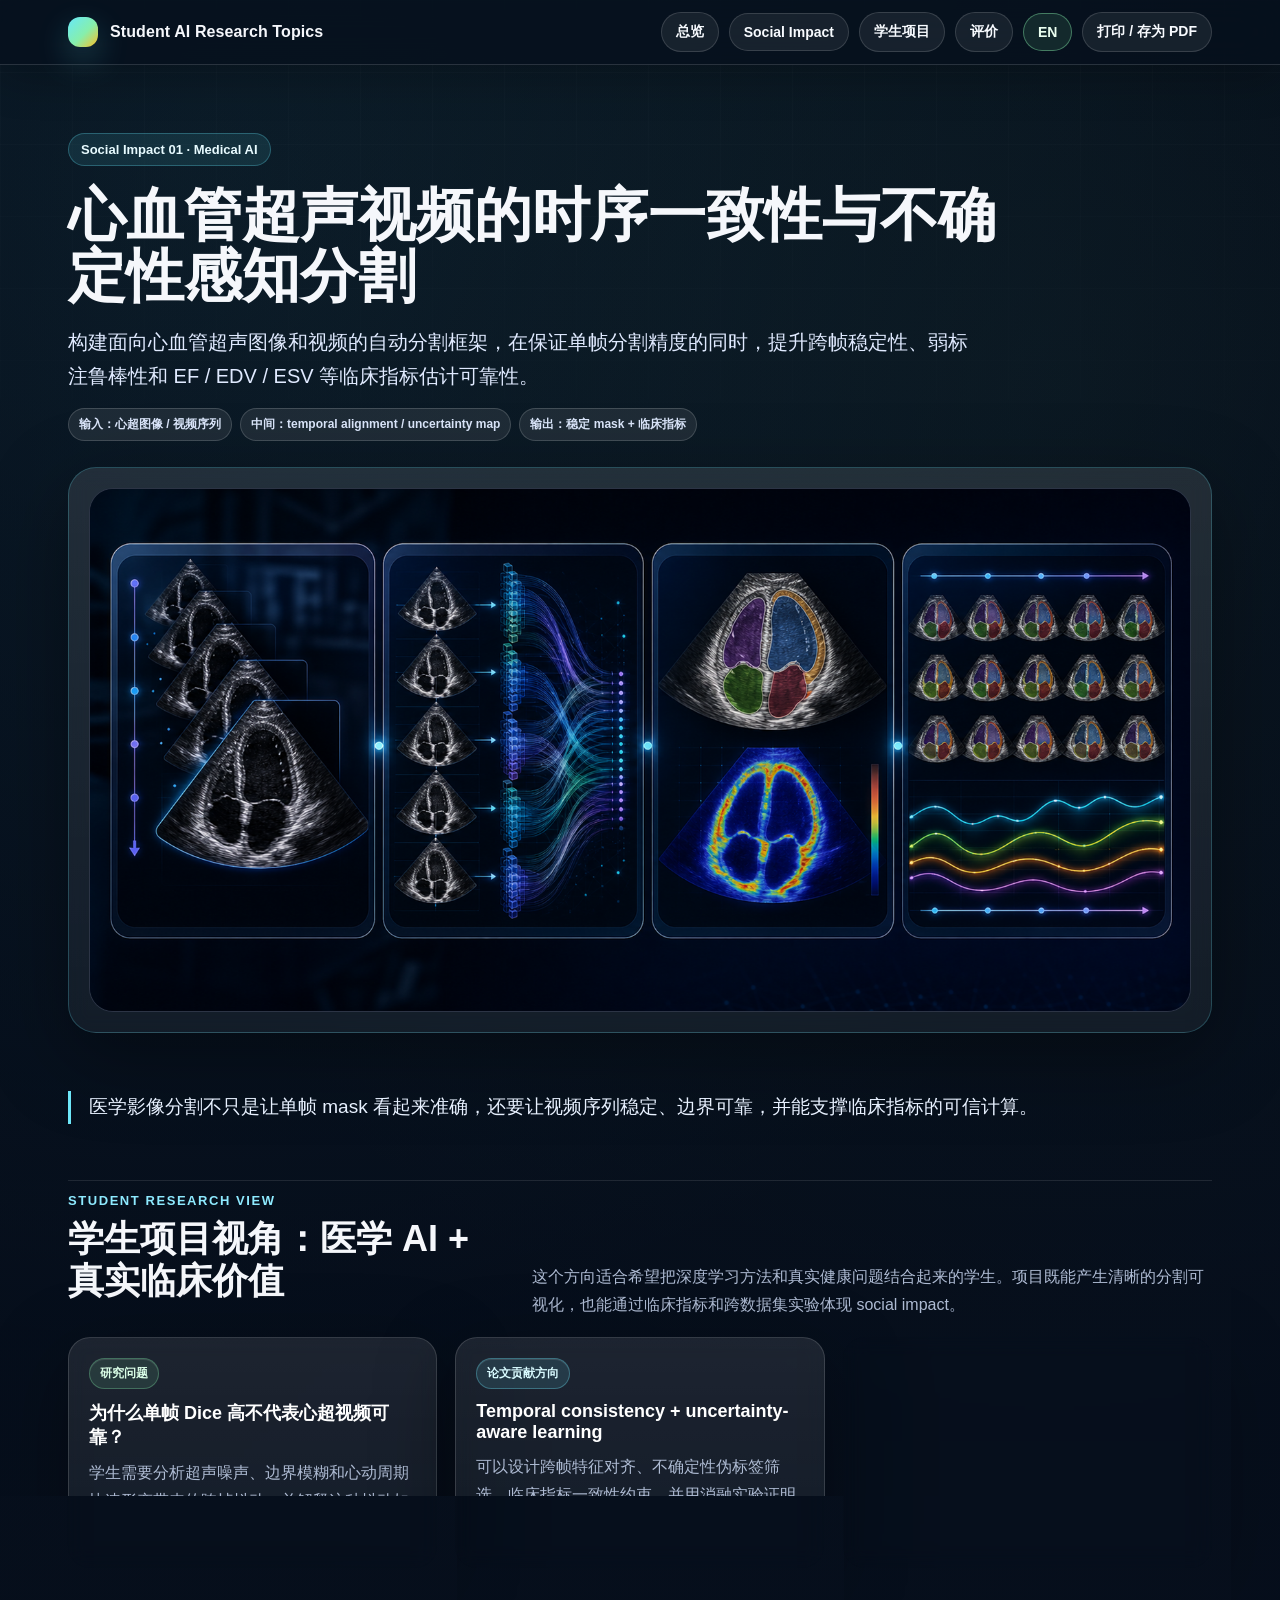
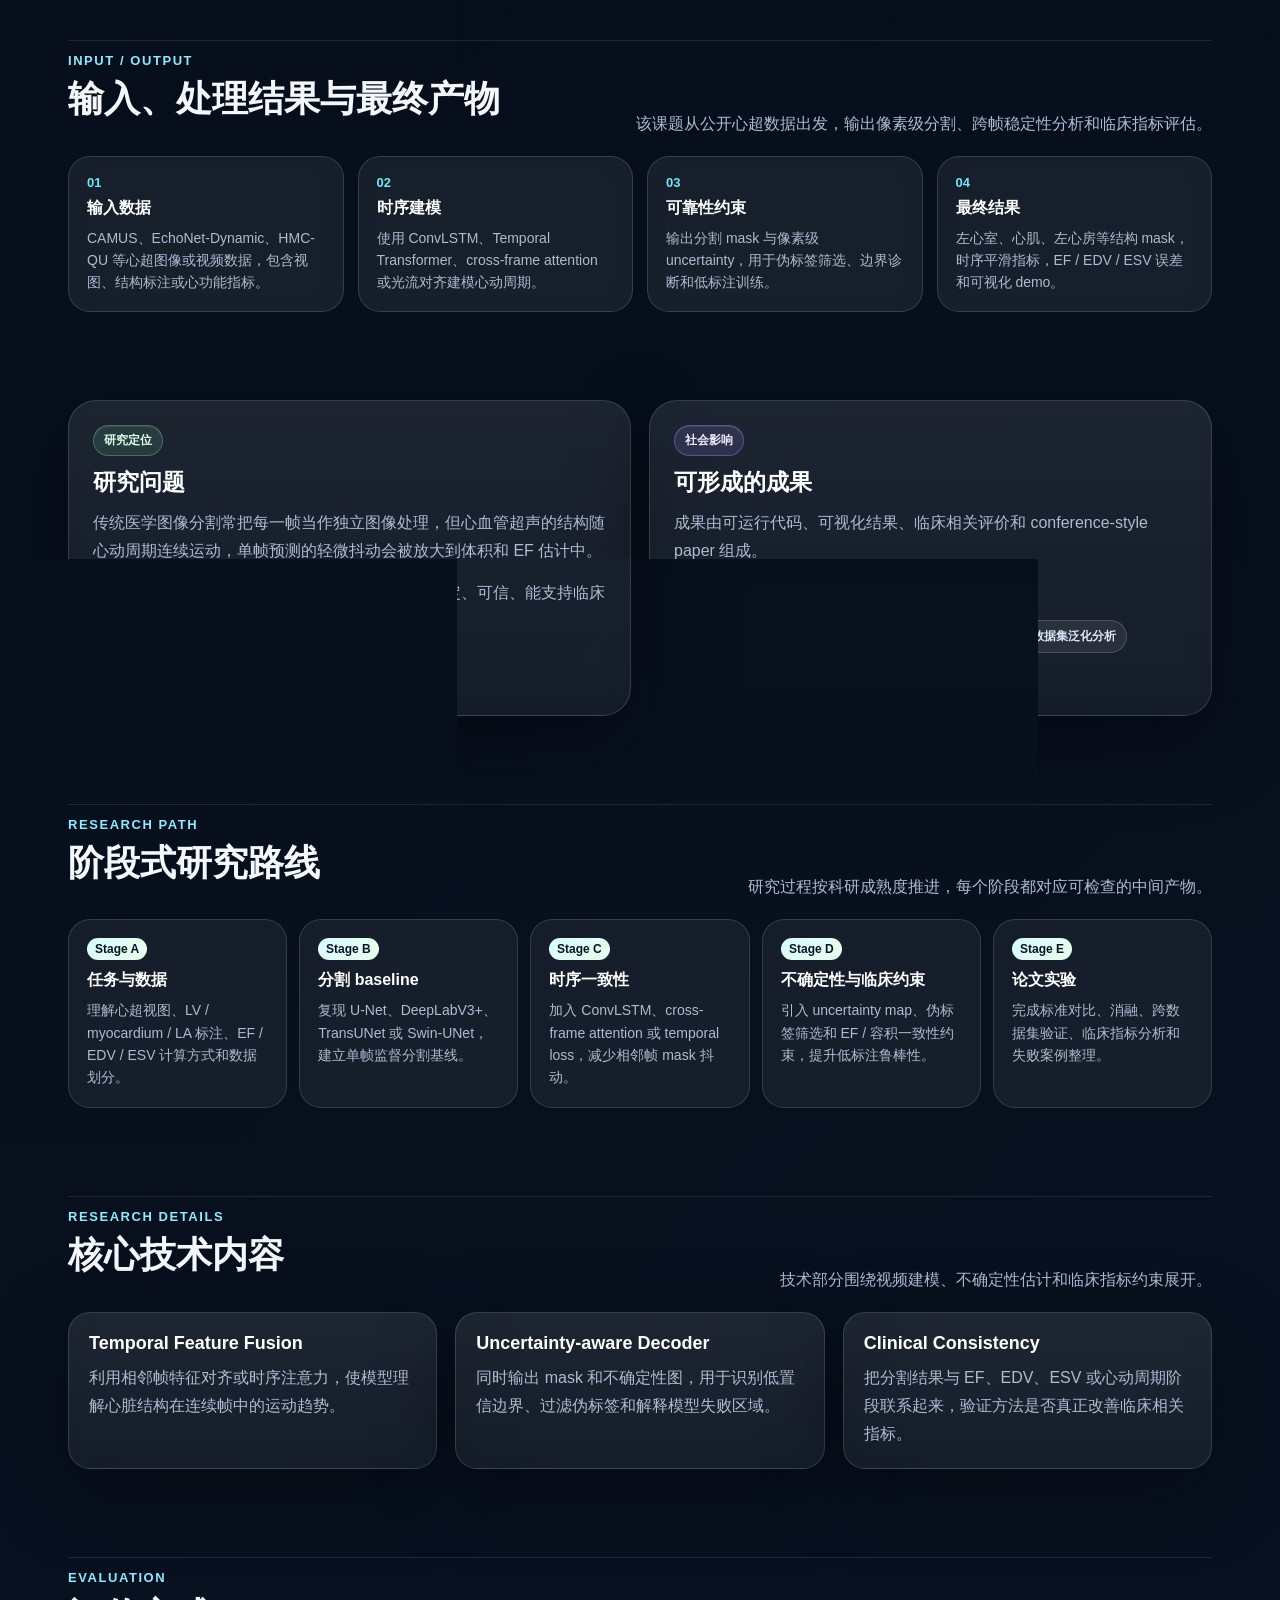
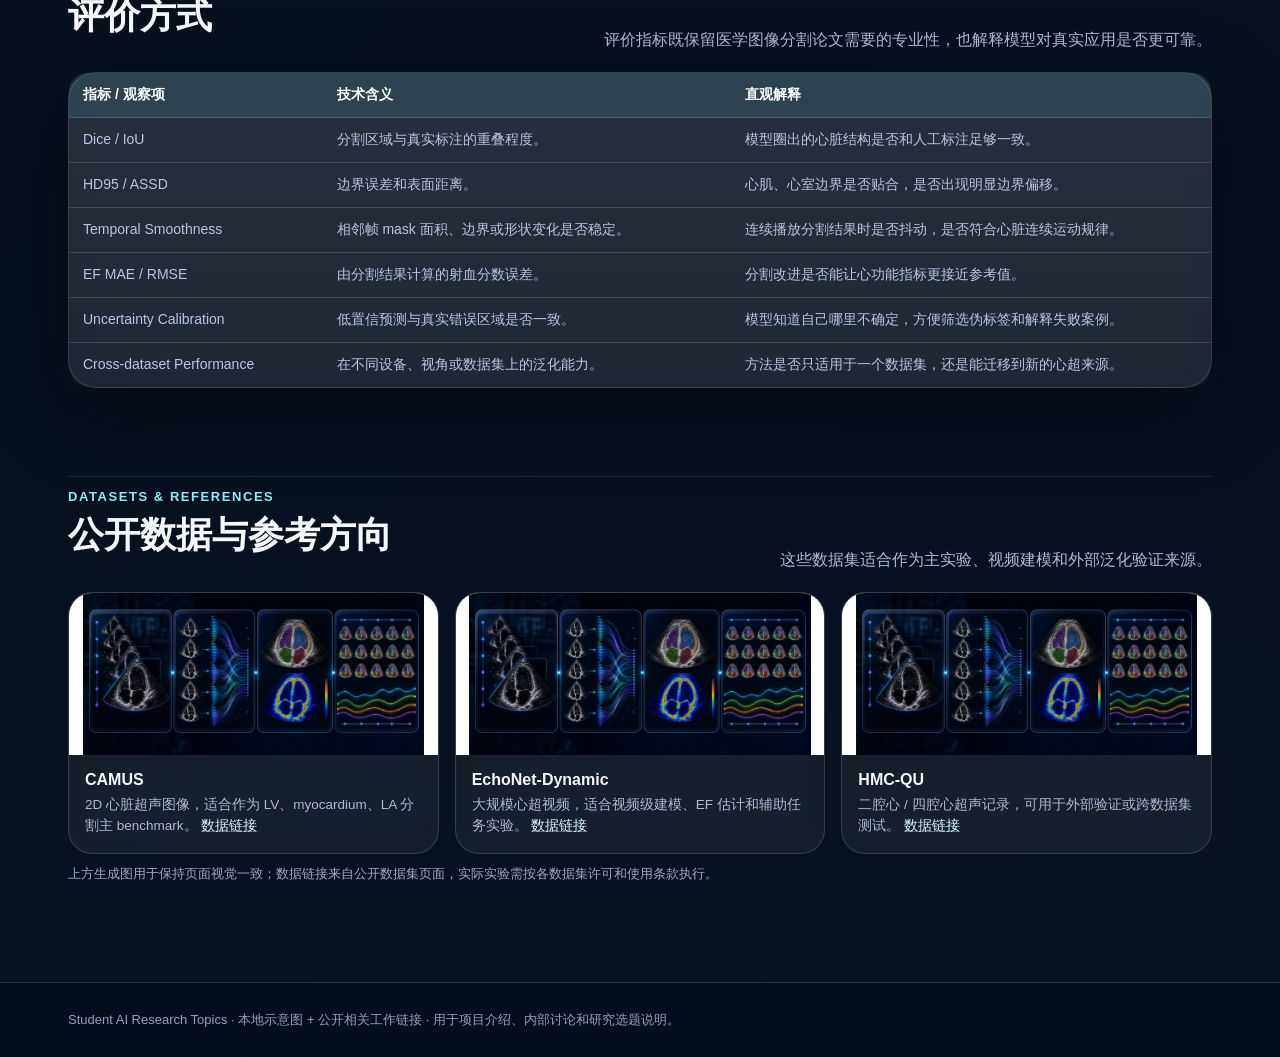
==== 01_cardiovascular_ultrasound_segmentation.html @ fefeb930 "Initial commit" ====
<!DOCTYPE html>
<html lang="zh-CN">
<head>
  <meta charset="utf-8">
  <meta name="viewport" content="width=device-width, initial-scale=1">
  <link rel="stylesheet" href="assets/style.css">
  <title>心血管超声视频的时序一致性与不确定性感知分割</title>
  <meta name="description" content="面向心血管超声视频的医学 AI 科研项目，研究时序一致性、不确定性估计和临床指标约束，形成可投稿级别的分割研究。">
</head>
<body>
<nav class="nav"><div class="container nav-inner"><a class="brand" href="index.html"><span class="brand-mark"></span><span>Student AI Research Topics</span></a><div class="nav-links"><a class="nav-link" href="index.html#overview">总览</a><a class="nav-link" href="index.html#social-impact">Social Impact</a><a class="nav-link" href="#student-project">学生项目</a><a class="nav-link" href="#evaluation">评价</a><a class="nav-link" href="01_cardiovascular_ultrasound_segmentation_en.html">EN</a><button class="btn" onclick="window.print()">打印 / 存为 PDF</button></div></div></nav>
<main>
<header class="hero"><div class="container hero-grid"><div><div class="kicker">Social Impact 01 · Medical AI</div><h1>心血管超声视频的时序一致性与不确定性感知分割</h1><p class="lead">构建面向心血管超声图像和视频的自动分割框架，在保证单帧分割精度的同时，提升跨帧稳定性、弱标注鲁棒性和 EF / EDV / ESV 等临床指标估计可靠性。</p><div class="pills"><span class="pill">输入：心超图像 / 视频序列</span><span class="pill">中间：temporal alignment / uncertainty map</span><span class="pill">输出：稳定 mask + 临床指标</span></div></div><div class="hero-card"><img src="assets/social_topic1_ultrasound_teaser_real.png" alt="心血管超声视频分割课题 teaser"></div></div></header>

<section class="section-tight"><div class="container"><p class="quote">医学影像分割不只是让单帧 mask 看起来准确，还要让视频序列稳定、边界可靠，并能支撑临床指标的可信计算。</p></div></section>

<section id="student-project" class="section-tight"><div class="container"><div class="section-title"><div><div class="eyebrow">Student Research View</div><h2>学生项目视角：医学 AI + 真实临床价值</h2></div><p>这个方向适合希望把深度学习方法和真实健康问题结合起来的学生。项目既能产生清晰的分割可视化，也能通过临床指标和跨数据集实验体现 social impact。</p></div><div class="grid-3"><article class="card compact"><span class="badge green">研究问题</span><h4>为什么单帧 Dice 高不代表心超视频可靠？</h4><p>学生需要分析超声噪声、边界模糊和心动周期快速形变带来的跨帧抖动，并解释这种抖动如何影响体积估计和射血分数计算。</p></article><article class="card compact"><span class="badge">论文贡献方向</span><h4>Temporal consistency + uncertainty-aware learning</h4><p>可以设计跨帧特征对齐、不确定性伪标签筛选、临床指标一致性约束，并用消融实验证明每个模块的贡献。</p></article><article class="card compact"><span class="badge purple">预期成果</span><h4>完整 paper package</h4><p>包括 baseline 复现、视频分割 demo、uncertainty map、temporal smoothness 曲线、跨数据集泛化实验和 conference-style paper。</p></article></div></div></section>

<section><div class="container"><div class="section-title"><div><div class="eyebrow">Input / Output</div><h2>输入、处理结果与最终产物</h2></div><p>该课题从公开心超数据出发，输出像素级分割、跨帧稳定性分析和临床指标评估。</p></div><div class="io-grid"><article class="io-card"><div class="num">01</div><strong>输入数据</strong><p>CAMUS、EchoNet-Dynamic、HMC-QU 等心超图像或视频数据，包含视图、结构标注或心功能指标。</p></article><article class="io-card"><div class="num">02</div><strong>时序建模</strong><p>使用 ConvLSTM、Temporal Transformer、cross-frame attention 或光流对齐建模心动周期。</p></article><article class="io-card"><div class="num">03</div><strong>可靠性约束</strong><p>输出分割 mask 与像素级 uncertainty，用于伪标签筛选、边界诊断和低标注训练。</p></article><article class="io-card"><div class="num">04</div><strong>最终结果</strong><p>左心室、心肌、左心房等结构 mask，时序平滑指标，EF / EDV / ESV 误差和可视化 demo。</p></article></div></div></section>

<section><div class="container"><div class="split"><div class="card"><span class="badge green">研究定位</span><h3>研究问题</h3><p>传统医学图像分割常把每一帧当作独立图像处理，但心血管超声的结构随心动周期连续运动，单帧预测的轻微抖动会被放大到体积和 EF 估计中。</p><p>本课题把问题从“分割是否准确”推进到“分割是否稳定、可信、能支持临床指标计算”。</p></div><div class="card"><span class="badge purple">社会影响</span><h3>可形成的成果</h3><p>成果由可运行代码、可视化结果、临床相关评价和 conference-style paper 组成。</p><div class="pills"><span class="pill">心超视频 segmentation demo</span><span class="pill">uncertainty heatmap</span><span class="pill">temporal smoothness 曲线</span><span class="pill">EF / EDV / ESV 误差表</span><span class="pill">跨数据集泛化分析</span><span class="pill">short / full paper</span></div></div></div></div></section>

<section><div class="container"><div class="section-title"><div><div class="eyebrow">Research Path</div><h2>阶段式研究路线</h2></div><p>研究过程按科研成熟度推进，每个阶段都对应可检查的中间产物。</p></div><div class="timeline"><div class="stage"><span class="tag">Stage A</span><strong>任务与数据</strong><p>理解心超视图、LV / myocardium / LA 标注、EF / EDV / ESV 计算方式和数据划分。</p></div><div class="stage"><span class="tag">Stage B</span><strong>分割 baseline</strong><p>复现 U-Net、DeepLabV3+、TransUNet 或 Swin-UNet，建立单帧监督分割基线。</p></div><div class="stage"><span class="tag">Stage C</span><strong>时序一致性</strong><p>加入 ConvLSTM、cross-frame attention 或 temporal loss，减少相邻帧 mask 抖动。</p></div><div class="stage"><span class="tag">Stage D</span><strong>不确定性与临床约束</strong><p>引入 uncertainty map、伪标签筛选和 EF / 容积一致性约束，提升低标注鲁棒性。</p></div><div class="stage"><span class="tag">Stage E</span><strong>论文实验</strong><p>完成标准对比、消融、跨数据集验证、临床指标分析和失败案例整理。</p></div></div></div></section>

<section><div class="container"><div class="section-title"><div><div class="eyebrow">Research Details</div><h2>核心技术内容</h2></div><p>技术部分围绕视频建模、不确定性估计和临床指标约束展开。</p></div><div class="grid-3"><article class="card compact"><h4>Temporal Feature Fusion</h4><p>利用相邻帧特征对齐或时序注意力，使模型理解心脏结构在连续帧中的运动趋势。</p></article><article class="card compact"><h4>Uncertainty-aware Decoder</h4><p>同时输出 mask 和不确定性图，用于识别低置信边界、过滤伪标签和解释模型失败区域。</p></article><article class="card compact"><h4>Clinical Consistency</h4><p>把分割结果与 EF、EDV、ESV 或心动周期阶段联系起来，验证方法是否真正改善临床相关指标。</p></article></div></div></section>

<section id="evaluation"><div class="container"><div class="section-title"><div><div class="eyebrow">Evaluation</div><h2>评价方式</h2></div><p>评价指标既保留医学图像分割论文需要的专业性，也解释模型对真实应用是否更可靠。</p></div><div class="panel"><table class="table"><thead><tr><th>指标 / 观察项</th><th>技术含义</th><th>直观解释</th></tr></thead><tbody><tr><td>Dice / IoU</td><td>分割区域与真实标注的重叠程度。</td><td>模型圈出的心脏结构是否和人工标注足够一致。</td></tr><tr><td>HD95 / ASSD</td><td>边界误差和表面距离。</td><td>心肌、心室边界是否贴合，是否出现明显边界偏移。</td></tr><tr><td>Temporal Smoothness</td><td>相邻帧 mask 面积、边界或形状变化是否稳定。</td><td>连续播放分割结果时是否抖动，是否符合心脏连续运动规律。</td></tr><tr><td>EF MAE / RMSE</td><td>由分割结果计算的射血分数误差。</td><td>分割改进是否能让心功能指标更接近参考值。</td></tr><tr><td>Uncertainty Calibration</td><td>低置信预测与真实错误区域是否一致。</td><td>模型知道自己哪里不确定，方便筛选伪标签和解释失败案例。</td></tr><tr><td>Cross-dataset Performance</td><td>在不同设备、视角或数据集上的泛化能力。</td><td>方法是否只适用于一个数据集，还是能迁移到新的心超来源。</td></tr></tbody></table></div></div></section>

<section><div class="container"><div class="section-title"><div><div class="eyebrow">Datasets &amp; References</div><h2>公开数据与参考方向</h2></div><p>这些数据集适合作为主实验、视频建模和外部泛化验证来源。</p></div><div class="ref-grid"><article class="ref-card"><div class="ref-img"><img src="assets/social_topic1_ultrasound_teaser_real.png" alt="CAMUS dataset reference" loading="lazy"></div><div class="ref-body"><strong>CAMUS</strong><p>2D 心脏超声图像，适合作为 LV、myocardium、LA 分割主 benchmark。 <a href="https://www.creatis.insa-lyon.fr/Challenge/camus/" target="_blank" rel="noopener">数据链接</a></p></div></article><article class="ref-card"><div class="ref-img"><img src="assets/social_topic1_ultrasound_teaser_real.png" alt="EchoNet-Dynamic dataset reference" loading="lazy"></div><div class="ref-body"><strong>EchoNet-Dynamic</strong><p>大规模心超视频，适合视频级建模、EF 估计和辅助任务实验。 <a href="https://aimi.stanford.edu/datasets/echonet-dynamic-cardiac-ultrasound" target="_blank" rel="noopener">数据链接</a></p></div></article><article class="ref-card"><div class="ref-img"><img src="assets/social_topic1_ultrasound_teaser_real.png" alt="HMC-QU dataset reference" loading="lazy"></div><div class="ref-body"><strong>HMC-QU</strong><p>二腔心 / 四腔心超声记录，可用于外部验证或跨数据集测试。 <a href="https://www.kaggle.com/datasets/aysendegerli/hmcqu-dataset" target="_blank" rel="noopener">数据链接</a></p></div></article></div><p class="caption">上方生成图用于保持页面视觉一致；数据链接来自公开数据集页面，实际实验需按各数据集许可和使用条款执行。</p></div></section>
</main>
<footer class="footer"><div class="container">Student AI Research Topics · 本地示意图 + 公开相关工作链接 · 用于项目介绍、内部讨论和研究选题说明。</div></footer>
</body>
</html>
---- assets/style.css ----
:root{
  --bg:#08111f;
  --bg2:#0b1730;
  --panel:#111d35;
  --panel2:#0e1a31;
  --text:#f5f7fb;
  --muted:#aebbd3;
  --soft:#dce6ff;
  --line:rgba(255,255,255,.14);
  --line2:rgba(255,255,255,.22);
  --accent:#6ee7f9;
  --accent2:#a78bfa;
  --accent3:#fbbf24;
  --good:#86efac;
  --warn:#fb7185;
  --shadow:0 24px 80px rgba(0,0,0,.35);
  --radius:28px;
}
*{box-sizing:border-box}
html{scroll-behavior:smooth}
body{
  margin:0;
  font-family:-apple-system,BlinkMacSystemFont,"Segoe UI",Roboto,"Noto Sans SC","PingFang SC","Microsoft YaHei",Arial,sans-serif;
  color:var(--text);
  background:
    radial-gradient(circle at 10% 0%,rgba(103,232,249,.20),transparent 30%),
    radial-gradient(circle at 90% 10%,rgba(167,139,250,.25),transparent 34%),
    linear-gradient(135deg,#06101d 0%,#08111f 45%,#0b1730 100%);
  min-height:100vh;
}
a{color:inherit;text-decoration:none}
img{max-width:100%;display:block}
.container{max-width:1200px;margin:0 auto;padding:0 28px}
.nav{
  position:sticky;top:0;z-index:20;
  border-bottom:1px solid var(--line);
  background:rgba(6,16,29,.78);
  backdrop-filter:blur(18px);
}
.nav-inner{display:flex;align-items:center;justify-content:space-between;gap:18px;min-height:64px}
.brand{display:flex;align-items:center;gap:12px;font-weight:850;letter-spacing:.1px}
.brand-mark{width:30px;height:30px;border-radius:12px;background:linear-gradient(135deg,var(--accent),var(--accent2));box-shadow:0 12px 32px rgba(110,231,249,.24)}
.nav-links{display:flex;gap:10px;align-items:center;flex-wrap:wrap;justify-content:flex-end}
.nav-link,.btn{
  display:inline-flex;align-items:center;justify-content:center;gap:8px;
  padding:10px 14px;border:1px solid var(--line);border-radius:999px;
  background:rgba(255,255,255,.07);color:#f8fbff;font-weight:760;font-size:14px;
}
.nav-link:hover,.btn:hover{border-color:var(--line2);background:rgba(255,255,255,.11)}
.btn.primary{background:linear-gradient(135deg,rgba(110,231,249,.28),rgba(167,139,250,.30));border-color:rgba(110,231,249,.38)}
.hero{padding:68px 0 30px}
.kicker{display:inline-flex;width:max-content;padding:8px 12px;border-radius:999px;border:1px solid var(--line);background:rgba(255,255,255,.08);color:#e8f3ff;font-weight:820;font-size:13px;margin-bottom:18px}
h1{font-size:58px;line-height:1.06;letter-spacing:-1.7px;margin:0 0 18px;max-width:980px}
h2{font-size:36px;line-height:1.16;letter-spacing:-.7px;margin:0 0 18px}
h3{font-size:23px;line-height:1.22;margin:0 0 12px}
h4{font-size:18px;margin:0 0 10px}
p{color:var(--muted);font-size:16px;line-height:1.75;margin:0 0 14px}.lead{font-size:20px;line-height:1.72;color:#dbe7ff;max-width:900px}.small{font-size:13px;color:#92a1bb}.eyebrow{font-size:13px;color:#9bdcf2;font-weight:850;text-transform:uppercase;letter-spacing:.12em;margin-bottom:10px}
section{padding:44px 0}.section-tight{padding:28px 0}.section-title{display:flex;align-items:flex-end;justify-content:space-between;gap:20px;margin-bottom:18px}.section-title p{max-width:680px;margin:0}
.hero-grid{display:grid;grid-template-columns:1fr;gap:26px;align-items:start}.hero-card,.card,.panel{
  border:1px solid var(--line);background:linear-gradient(180deg,rgba(255,255,255,.095),rgba(255,255,255,.055));border-radius:var(--radius);box-shadow:var(--shadow)
}.hero-card{padding:20px;overflow-x:auto}.hero-card img{width:100%;min-width:900px;height:auto;border-radius:24px;border:1px solid var(--line);background:#091326}
.grid-3{display:grid;grid-template-columns:repeat(3,1fr);gap:18px}.grid-2{display:grid;grid-template-columns:repeat(2,1fr);gap:18px}.grid-4{display:grid;grid-template-columns:repeat(4,1fr);gap:16px}
.card{padding:24px;min-height:100%}.card.compact{padding:20px}.card h3,.card h4{color:#fff}.card p:last-child{margin-bottom:0}
.badge{display:inline-flex;width:max-content;align-items:center;gap:6px;border-radius:999px;padding:6px 10px;font-size:12px;font-weight:860;border:1px solid rgba(110,231,249,.32);background:rgba(110,231,249,.12);color:#d9fbff;margin-bottom:12px}.badge.purple{border-color:rgba(167,139,250,.36);background:rgba(167,139,250,.14);color:#efe8ff}.badge.gold{border-color:rgba(251,191,36,.34);background:rgba(251,191,36,.12);color:#ffefc0}.badge.green{border-color:rgba(134,239,172,.30);background:rgba(134,239,172,.11);color:#dbffe8}
.pills{display:flex;flex-wrap:wrap;gap:8px;margin-top:14px}.pill{display:inline-flex;padding:7px 10px;border-radius:999px;border:1px solid var(--line);background:rgba(255,255,255,.075);color:#dbe6fb;font-size:12px;font-weight:780}.pill.dim{color:#aebbd3}
.flow{display:grid;grid-template-columns:1fr 1fr 1fr;gap:14px}.flow-step{border:1px solid var(--line);border-radius:22px;background:rgba(255,255,255,.06);padding:18px;position:relative}.flow-step:not(:last-child)::after{content:'→';position:absolute;right:-16px;top:50%;transform:translateY(-50%);color:#b8c7e4;font-weight:900;font-size:24px}.flow-step strong{display:block;font-size:18px;color:#fff;margin-bottom:8px}.flow-step span{display:block;color:#aebbd3;line-height:1.55;font-size:14px}.io-grid{display:grid;grid-template-columns:repeat(4,1fr);gap:14px}.io-card{border:1px solid var(--line);border-radius:22px;background:rgba(255,255,255,.065);padding:18px}.io-card .num{font-weight:900;color:var(--accent);font-size:13px;margin-bottom:8px}.io-card strong{display:block;color:#fff;margin-bottom:8px}.io-card p{font-size:14px;line-height:1.58;margin:0}.timeline{display:grid;grid-template-columns:repeat(5,1fr);gap:12px}.stage{padding:18px;border:1px solid var(--line);border-radius:22px;background:rgba(255,255,255,.06)}.stage strong{display:block;color:#fff;margin-bottom:8px}.stage p{font-size:14px;line-height:1.6;margin:0}.stage .tag{display:inline-block;color:#091326;background:#c7f3ff;border-radius:999px;padding:4px 8px;font-size:12px;font-weight:900;margin-bottom:10px}
.figure-wrap{border:1px solid var(--line);border-radius:30px;background:rgba(255,255,255,.06);box-shadow:var(--shadow);padding:16px}.figure-wrap img{border-radius:22px;border:1px solid var(--line);background:#07111f}.caption{font-size:13px;color:#9aaac3;line-height:1.55;margin-top:10px}.caption a{color:#cdefff;text-decoration:underline;text-decoration-color:rgba(205,239,255,.34)}
.ref-grid{display:grid;grid-template-columns:repeat(3,1fr);gap:16px}.ref-card{overflow:hidden;border:1px solid var(--line);border-radius:24px;background:rgba(255,255,255,.06)}.ref-img{height:162px;background:#f8fafc;display:flex;align-items:center;justify-content:center;overflow:hidden}.ref-img img{width:100%;height:100%;object-fit:contain;background:#fff}.ref-body{padding:16px}.ref-body strong{display:block;margin-bottom:6px}.ref-body p{font-size:13.5px;line-height:1.55;margin:0;color:#aebbd3}.ref-body a{color:#dff8ff;text-decoration:underline;text-decoration-color:rgba(223,248,255,.35)}
.table{width:100%;border-collapse:collapse;overflow:hidden;border-radius:18px}.table th,.table td{text-align:left;border-bottom:1px solid var(--line);padding:13px 14px;font-size:14px;vertical-align:top}.table th{color:#fff;background:rgba(255,255,255,.08)}.table td{color:#b8c7e2}.table tr:last-child td{border-bottom:none}.split{display:grid;grid-template-columns:1fr 1fr;gap:18px}.callout{border:1px solid rgba(110,231,249,.28);border-radius:24px;background:linear-gradient(135deg,rgba(110,231,249,.12),rgba(167,139,250,.10));padding:20px}.callout strong{display:block;color:#fff;margin-bottom:8px}.callout p{margin:0}.quote{font-size:19px;color:#e8f1ff;line-height:1.72;border-left:3px solid var(--accent);padding-left:18px;margin:0}.footer{border-top:1px solid var(--line);padding:28px 0;color:#91a1bb;font-size:13px;margin-top:40px}.footer a{text-decoration:underline;text-decoration-color:rgba(145,161,187,.4)}
.print-note{display:none}
@media(max-width:1050px){.grid-3,.grid-4,.ref-grid,.timeline{grid-template-columns:1fr 1fr}.io-grid{grid-template-columns:1fr 1fr}.flow{grid-template-columns:1fr}.flow-step:not(:last-child)::after{display:none}h1{font-size:46px}.split{grid-template-columns:1fr}}
@media(max-width:680px){.container{padding:0 18px}.hero-card{padding:12px}.hero-card img{min-width:760px}.nav-inner{align-items:flex-start;flex-direction:column;padding:12px 0}.nav-links{justify-content:flex-start}.hero{padding:50px 0 18px}h1{font-size:36px}.lead{font-size:17px}.grid-2,.grid-3,.grid-4,.io-grid,.ref-grid,.timeline{grid-template-columns:1fr}.section-title{display:block}.ref-img{height:140px}}
@media print{body{background:#fff;color:#111}.nav{position:static;background:#fff}.nav-link,.btn{display:none}.hero-card,.card,.panel,.figure-wrap,.ref-card,.callout{box-shadow:none;background:#fff;color:#111;border-color:#ddd}.lead,p,.small,.caption,.card p,.ref-body p,.io-card p,.stage p,.table td{color:#333}h1,h2,h3,h4,.card h3,.card h4,.ref-body strong,.stage strong,.io-card strong{color:#111}.print-note{display:block}.footer{color:#333}.badge,.pill{color:#111;border-color:#ddd;background:#f5f5f5}.ref-img{background:#fff}.container{max-width:100%;padding:0 20px}}

/* Homepage visual showcase update */
.visual-hero{padding-bottom:18px}
.visual-hero h1{max-width:1120px}
.wide-teaser{margin-top:28px;padding:18px}
.wide-teaser img{min-width:980px}
.visual-title{margin-bottom:22px}
.showcase-grid{
  display:grid;
  grid-template-columns:repeat(4,1fr);
  gap:16px;
}
.showcase-card{
  position:relative;
  min-height:230px;
  border:1px solid var(--line);
  border-radius:26px;
  overflow:hidden;
  background:#0a1324;
  box-shadow:0 18px 60px rgba(0,0,0,.28);
}
.showcase-card.showcase-large{grid-column:span 2;min-height:360px}
.showcase-trigger{display:block;width:100%;height:100%;border:0;padding:0;margin:0;background:transparent;color:inherit;font:inherit;text-align:left;cursor:zoom-in}
.showcase-card img{
  width:100%;height:100%;object-fit:cover;
  transform:scale(1.01);
  transition:transform .35s ease, filter .35s ease;
  background:#fff;
}
.showcase-card:hover img{transform:scale(1.045);filter:saturate(1.06) contrast(1.03)}
.showcase-caption{
  position:absolute;left:0;right:0;bottom:0;
  padding:18px 18px 16px;
  background:linear-gradient(180deg,transparent,rgba(0,0,0,.72));
  pointer-events:none;
}
.showcase-caption span{display:block;font-size:12px;font-weight:850;color:#d7f7ff;letter-spacing:.04em;text-transform:uppercase;margin-bottom:4px;text-shadow:0 2px 10px rgba(0,0,0,.5)}
.showcase-caption strong{display:block;color:#fff;font-size:17px;line-height:1.25;text-shadow:0 2px 12px rgba(0,0,0,.6)}
.topic-map{display:grid;grid-template-columns:1fr;gap:18px}
.topic-card{
  display:grid;grid-template-columns:minmax(420px,1.05fr) minmax(300px,.95fr);gap:22px;align-items:center;
  border:1px solid var(--line);border-radius:28px;background:linear-gradient(180deg,rgba(255,255,255,.088),rgba(255,255,255,.055));
  padding:18px;box-shadow:var(--shadow);
}
.topic-card img{width:100%;border-radius:22px;border:1px solid var(--line);background:#07111f}
.topic-card p{max-width:520px}
.topic-card .pills{margin:10px 0 14px}
.topic-card .btn{margin-top:4px}
.deliverable-grid .card strong{display:block;color:#fff;font-size:18px;margin-bottom:8px}
.deliverable-grid .card p{font-size:14.5px;line-height:1.65;margin-bottom:0}
.table th:nth-child(3),.table td:nth-child(3){width:42%}
.compact-timeline .stage{min-height:150px}
@media(max-width:1050px){.showcase-grid{grid-template-columns:repeat(2,1fr)}.topic-card{grid-template-columns:1fr}.showcase-card.showcase-large{grid-column:span 1;min-height:300px}}
@media(max-width:680px){.showcase-grid{grid-template-columns:1fr}.showcase-card,.showcase-card.showcase-large{min-height:240px}.wide-teaser img{min-width:760px}.showcase-caption strong{font-size:15px}}
@media print{.showcase-card,.topic-card{box-shadow:none;background:#fff;border-color:#ddd}.showcase-caption{position:static;background:#fff}.showcase-caption span,.showcase-caption strong{color:#111;text-shadow:none}}


.showcase-trigger:focus-visible{outline:3px solid rgba(110,231,249,.78);outline-offset:-6px}
.zoom-hint{
  position:absolute;right:14px;top:14px;z-index:2;
  padding:7px 10px;border:1px solid rgba(255,255,255,.28);border-radius:999px;
  background:rgba(3,10,22,.62);backdrop-filter:blur(12px);
  color:#f8fbff;font-size:12px;font-weight:850;letter-spacing:.02em;
  opacity:0;transform:translateY(-4px);transition:opacity .25s ease,transform .25s ease;
}
.showcase-card:hover .zoom-hint,.showcase-trigger:focus-visible .zoom-hint{opacity:1;transform:translateY(0)}
body.lightbox-open{overflow:hidden}
.lightbox{
  position:fixed;inset:0;z-index:100;
  display:none;align-items:center;justify-content:center;
  padding:26px;
}
.lightbox.is-open{display:flex}
.lightbox-backdrop{position:absolute;inset:0;background:rgba(2,7,18,.78);backdrop-filter:blur(16px)}
.lightbox-panel{
  position:relative;z-index:1;width:min(1180px,96vw);max-height:92vh;
  border:1px solid rgba(255,255,255,.18);border-radius:30px;
  background:linear-gradient(180deg,rgba(16,28,51,.96),rgba(8,17,31,.96));
  box-shadow:0 40px 140px rgba(0,0,0,.62);
  overflow:hidden;
}
.lightbox-close{
  position:absolute;right:16px;top:14px;z-index:3;
  width:42px;height:42px;border-radius:999px;border:1px solid rgba(255,255,255,.24);
  background:rgba(0,0,0,.46);color:#fff;font-size:30px;line-height:1;cursor:pointer;
}
.lightbox-close:hover{background:rgba(255,255,255,.15)}
.lightbox-image-wrap{
  display:flex;align-items:center;justify-content:center;
  min-height:52vh;max-height:72vh;background:#050b15;border-bottom:1px solid var(--line);overflow:auto;
}
.lightbox-image-wrap img{max-width:100%;max-height:72vh;width:auto;height:auto;object-fit:contain;background:#fff}
.lightbox-info{display:flex;align-items:center;justify-content:space-between;gap:20px;padding:20px 24px 24px}
.lightbox-info h3{margin:0 0 6px;font-size:24px}.lightbox-info p{margin:0;max-width:760px}.lightbox-link{white-space:nowrap}
@media(max-width:680px){.lightbox{padding:12px}.lightbox-panel{border-radius:22px}.lightbox-image-wrap{min-height:42vh;max-height:64vh}.lightbox-image-wrap img{max-height:64vh}.lightbox-info{display:block;padding:16px}.lightbox-link{margin-top:12px}.zoom-hint{opacity:1;transform:none}}
@media print{.lightbox,.zoom-hint{display:none!important}.showcase-trigger{cursor:default}}

/* UI polish pass: research program hierarchy, interaction states, and responsive density */
:root{
  --ink:#f8fbff;
  --glass:rgba(255,255,255,.086);
  --glass-strong:rgba(255,255,255,.125);
  --research-cyan:#67e8f9;
  --research-green:#86efac;
  --research-gold:#fbbf24;
  --research-rose:#fb7185;
}
body{
  background:
    linear-gradient(180deg,rgba(3,10,22,.58),rgba(8,17,31,.94)),
    radial-gradient(circle at 15% 4%,rgba(103,232,249,.16),transparent 28%),
    radial-gradient(circle at 82% 9%,rgba(134,239,172,.10),transparent 26%),
    linear-gradient(135deg,#06101d 0%,#08111f 48%,#10162c 100%);
}
body::before{
  content:"";
  position:fixed;
  inset:0;
  z-index:-1;
  pointer-events:none;
  background-image:
    linear-gradient(rgba(255,255,255,.032) 1px,transparent 1px),
    linear-gradient(90deg,rgba(255,255,255,.026) 1px,transparent 1px);
  background-size:72px 72px;
  mask-image:linear-gradient(180deg,rgba(0,0,0,.65),rgba(0,0,0,.08) 58%,transparent);
}
.nav{
  box-shadow:0 12px 44px rgba(0,0,0,.24);
}
.brand-mark{
  background:linear-gradient(135deg,var(--research-cyan),var(--research-green) 55%,var(--research-gold));
}
.nav-link,.btn{
  transition:transform .18s ease,border-color .18s ease,background .18s ease,box-shadow .18s ease;
}
.nav-link:hover,.btn:hover{
  transform:translateY(-1px);
  box-shadow:0 12px 30px rgba(0,0,0,.18);
}
.nav-link:focus-visible,.btn:focus-visible,.lightbox-close:focus-visible{
  outline:3px solid rgba(103,232,249,.72);
  outline-offset:3px;
}
.nav-links .nav-link:nth-last-child(2){
  border-color:rgba(134,239,172,.42);
  background:rgba(134,239,172,.11);
  color:#eafff0;
}
.btn.primary{
  background:linear-gradient(135deg,rgba(103,232,249,.30),rgba(134,239,172,.18));
  border-color:rgba(103,232,249,.48);
  box-shadow:0 14px 34px rgba(103,232,249,.13);
}
.kicker{
  border-color:rgba(103,232,249,.28);
  background:rgba(103,232,249,.10);
  color:#e8fbff;
}
h1,h2{
  letter-spacing:0;
}
.lead{
  color:#e0eaff;
}
section{
  position:relative;
}
.section-title{
  padding-top:12px;
  border-top:1px solid rgba(255,255,255,.10);
}
.eyebrow{
  color:#8eeaff;
}
.hero-metrics{
  display:grid;
  grid-template-columns:repeat(4,1fr);
  gap:10px;
  margin-top:22px;
  max-width:950px;
}
.hero-metrics span{
  min-height:70px;
  display:flex;
  flex-direction:column;
  justify-content:center;
  gap:4px;
  padding:14px 16px;
  border:1px solid rgba(255,255,255,.14);
  border-radius:20px;
  background:linear-gradient(180deg,rgba(255,255,255,.09),rgba(255,255,255,.045));
  color:#b8c7e2;
  font-size:13px;
  line-height:1.3;
}
.hero-metrics strong{
  color:#fff;
  font-size:20px;
  line-height:1;
}
.hero-card,.card,.panel,.topic-card,.showcase-card,.stage,.io-card,.ref-card,.figure-wrap,.callout{
  backdrop-filter:blur(10px);
}
.hero-card{
  border-color:rgba(103,232,249,.22);
  background:linear-gradient(180deg,rgba(255,255,255,.10),rgba(255,255,255,.052));
}
.wide-teaser{
  box-shadow:0 28px 96px rgba(0,0,0,.36), inset 0 1px 0 rgba(255,255,255,.08);
}
.wide-teaser img{
  border-radius:20px;
}
.card,.stage,.io-card,.ref-card,.topic-card{
  transition:transform .22s ease,border-color .22s ease,background .22s ease,box-shadow .22s ease;
}
.card:hover,.stage:hover,.io-card:hover,.ref-card:hover,.topic-card:hover{
  transform:translateY(-3px);
  border-color:rgba(103,232,249,.28);
  background:linear-gradient(180deg,rgba(255,255,255,.115),rgba(255,255,255,.062));
  box-shadow:0 28px 82px rgba(0,0,0,.32);
}
.card.compact{
  border-radius:22px;
}
.badge{
  box-shadow:inset 0 1px 0 rgba(255,255,255,.10);
}
.pill{
  border-color:rgba(255,255,255,.16);
  background:rgba(255,255,255,.082);
}
.topic-card{
  position:relative;
  overflow:hidden;
  grid-template-columns:minmax(460px,1.1fr) minmax(330px,.9fr);
}
.topic-card::before{
  content:"";
  position:absolute;
  left:0;
  top:0;
  bottom:0;
  width:4px;
  background:linear-gradient(180deg,var(--research-cyan),var(--research-green),var(--research-gold));
  opacity:.86;
}
.topic-card img{
  display:block;
  max-width:100%;
  min-width:0;
  object-fit:contain;
  aspect-ratio:16 / 9;
  background:#06101d;
  box-shadow:0 18px 58px rgba(0,0,0,.30);
}
.topic-card h3{
  max-width:620px;
}
.deliverable-grid .card{
  border-top-color:rgba(103,232,249,.30);
}
.stage .tag{
  background:linear-gradient(135deg,#d8fbff,#e7ffe9);
}
.showcase-card{
  border-radius:22px;
}
.showcase-caption{
  padding-top:44px;
}
.table{
  background:rgba(255,255,255,.045);
}
.table th{
  background:rgba(103,232,249,.10);
}
.footer{
  background:rgba(3,10,22,.28);
}
@media(max-width:1050px){
  .hero-metrics{grid-template-columns:repeat(2,1fr)}
  .topic-card{grid-template-columns:1fr}
}
@media(max-width:680px){
  .nav-link,.btn{padding:9px 11px;font-size:13px}
  .hero-metrics{grid-template-columns:1fr;gap:8px}
  .hero-metrics span{min-height:58px}
  .section-title{padding-top:10px}
  .topic-card{padding:14px;border-radius:22px}
  .topic-card img{border-radius:18px}
  .card:hover,.stage:hover,.io-card:hover,.ref-card:hover,.topic-card:hover{transform:none}
}
@media(prefers-reduced-motion:reduce){
  html{scroll-behavior:auto}
  *,*::before,*::after{
    transition-duration:.01ms!important;
    animation-duration:.01ms!important;
    animation-iteration-count:1!important;
  }
}
@media print{
  body::before,.hero-metrics{display:none}
  .card:hover,.stage:hover,.io-card:hover,.ref-card:hover,.topic-card:hover{transform:none}
}
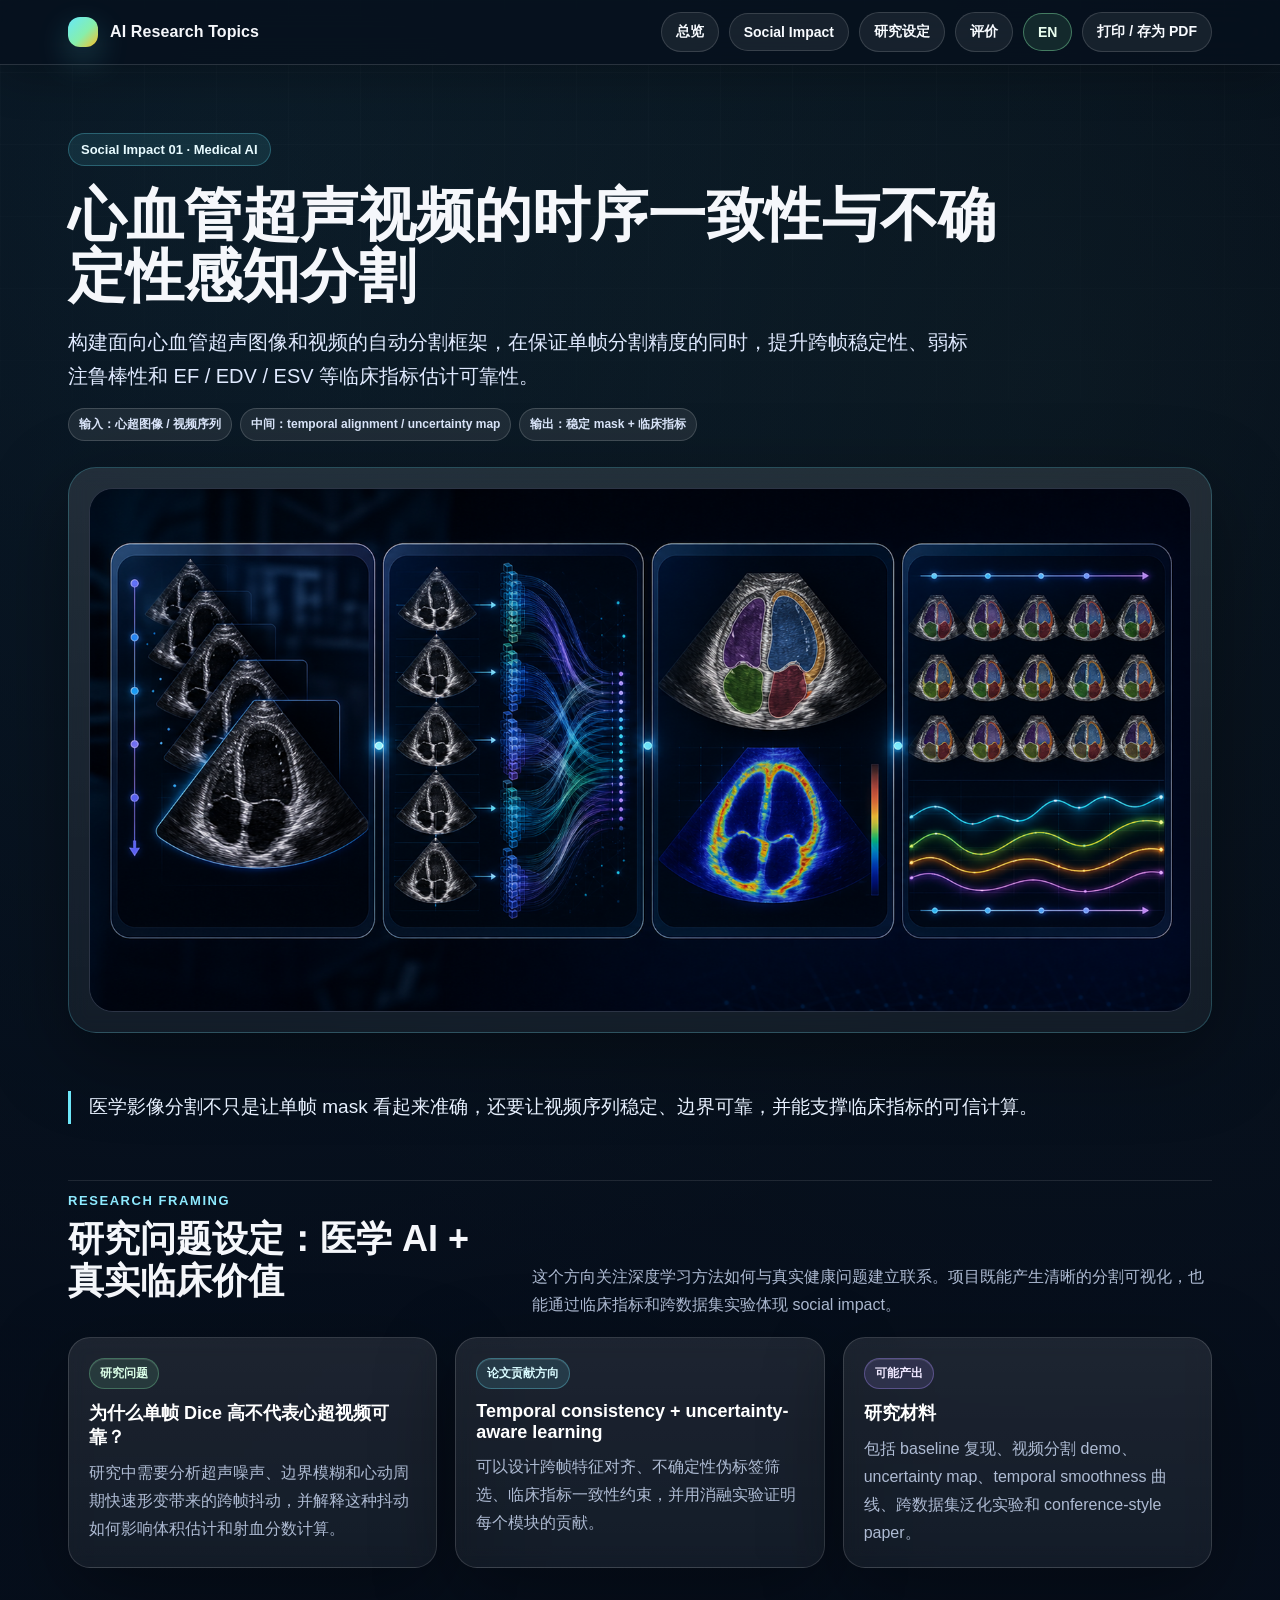
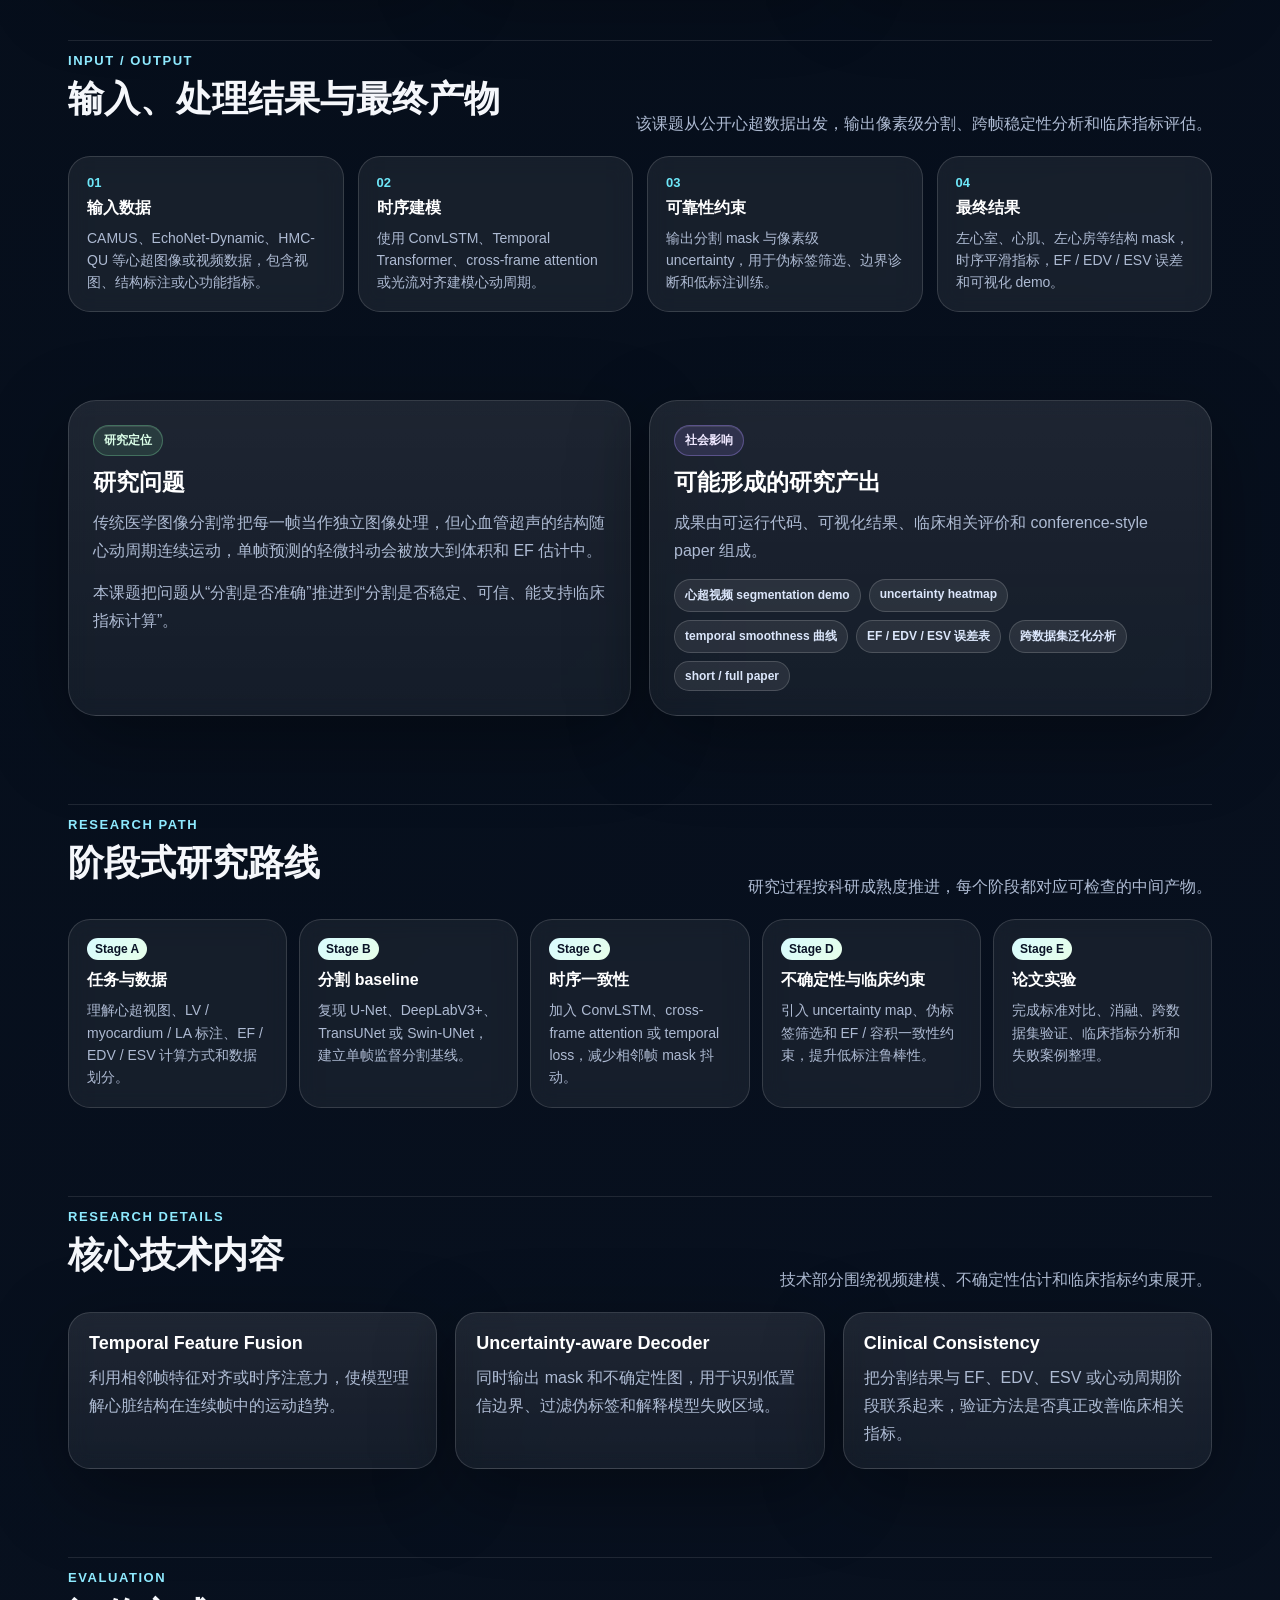
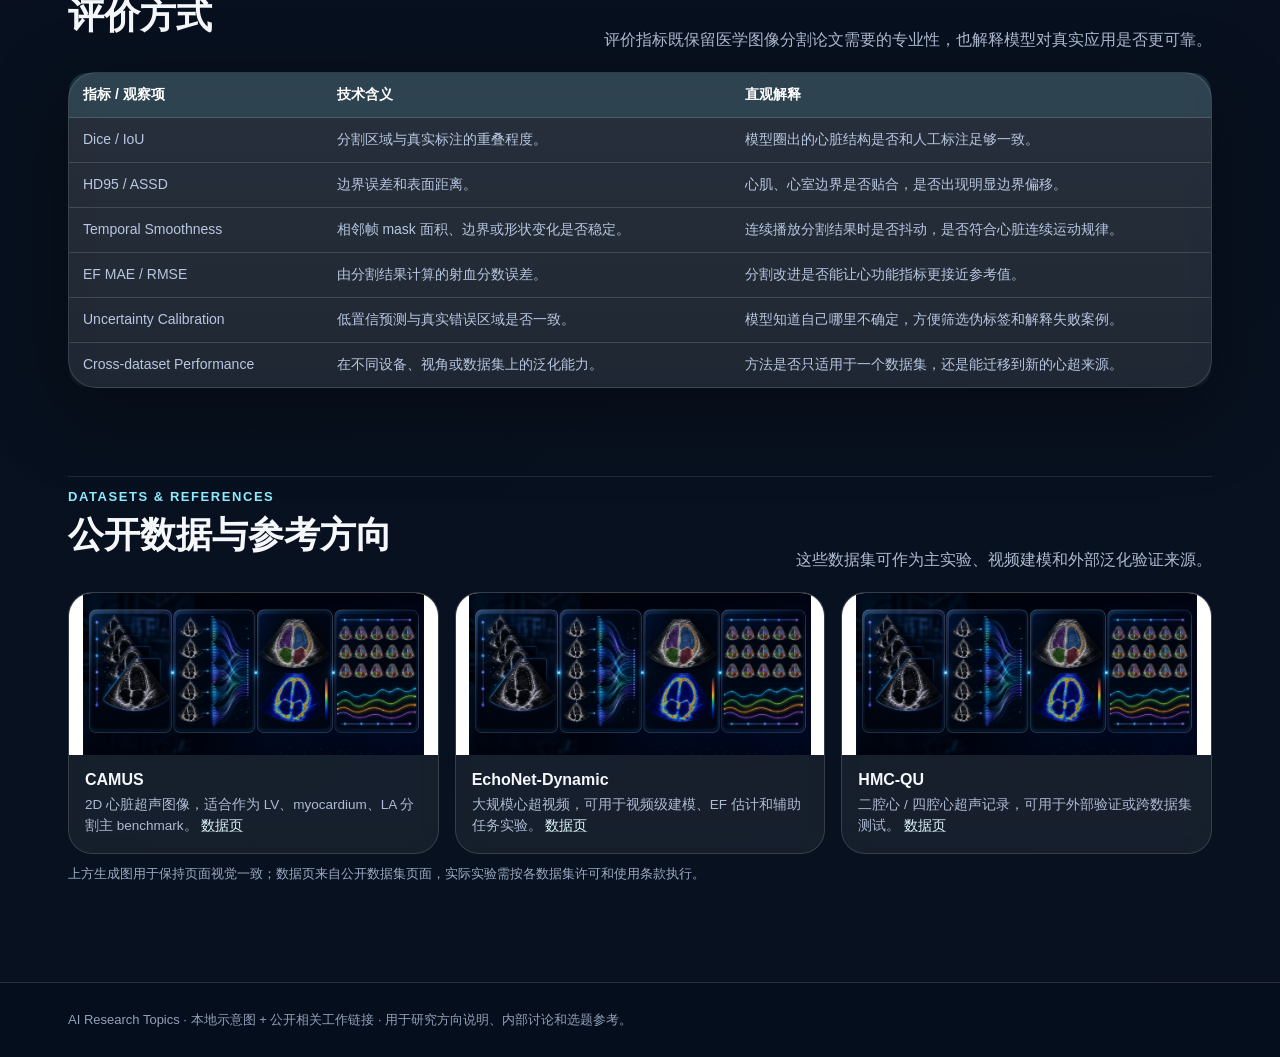
==== commit 3dfd7a81: "Refine research brief copy" ====
--- a/01_cardiovascular_ultrasound_segmentation.html
+++ b/01_cardiovascular_ultrasound_segmentation.html
@@ -1,4 +1,4 @@
-<!DOCTYPE html>
+﻿<!DOCTYPE html>
 <html lang="zh-CN">
 <head>
   <meta charset="utf-8">
@@ -8,17 +8,17 @@
   <meta name="description" content="面向心血管超声视频的医学 AI 科研项目，研究时序一致性、不确定性估计和临床指标约束，形成可投稿级别的分割研究。">
 </head>
 <body>
-<nav class="nav"><div class="container nav-inner"><a class="brand" href="index.html"><span class="brand-mark"></span><span>Student AI Research Topics</span></a><div class="nav-links"><a class="nav-link" href="index.html#overview">总览</a><a class="nav-link" href="index.html#social-impact">Social Impact</a><a class="nav-link" href="#student-project">学生项目</a><a class="nav-link" href="#evaluation">评价</a><a class="nav-link" href="01_cardiovascular_ultrasound_segmentation_en.html">EN</a><button class="btn" onclick="window.print()">打印 / 存为 PDF</button></div></div></nav>
+<nav class="nav"><div class="container nav-inner"><a class="brand" href="index.html"><span class="brand-mark"></span><span>AI Research Topics</span></a><div class="nav-links"><a class="nav-link" href="index.html#overview">总览</a><a class="nav-link" href="index.html#social-impact">Social Impact</a><a class="nav-link" href="#student-project">研究设定</a><a class="nav-link" href="#evaluation">评价</a><a class="nav-link" href="01_cardiovascular_ultrasound_segmentation_en.html">EN</a><button class="btn" onclick="window.print()">打印 / 存为 PDF</button></div></div></nav>
 <main>
 <header class="hero"><div class="container hero-grid"><div><div class="kicker">Social Impact 01 · Medical AI</div><h1>心血管超声视频的时序一致性与不确定性感知分割</h1><p class="lead">构建面向心血管超声图像和视频的自动分割框架，在保证单帧分割精度的同时，提升跨帧稳定性、弱标注鲁棒性和 EF / EDV / ESV 等临床指标估计可靠性。</p><div class="pills"><span class="pill">输入：心超图像 / 视频序列</span><span class="pill">中间：temporal alignment / uncertainty map</span><span class="pill">输出：稳定 mask + 临床指标</span></div></div><div class="hero-card"><img src="assets/social_topic1_ultrasound_teaser_real.png" alt="心血管超声视频分割课题 teaser"></div></div></header>
 
 <section class="section-tight"><div class="container"><p class="quote">医学影像分割不只是让单帧 mask 看起来准确，还要让视频序列稳定、边界可靠，并能支撑临床指标的可信计算。</p></div></section>
 
-<section id="student-project" class="section-tight"><div class="container"><div class="section-title"><div><div class="eyebrow">Student Research View</div><h2>学生项目视角：医学 AI + 真实临床价值</h2></div><p>这个方向适合希望把深度学习方法和真实健康问题结合起来的学生。项目既能产生清晰的分割可视化，也能通过临床指标和跨数据集实验体现 social impact。</p></div><div class="grid-3"><article class="card compact"><span class="badge green">研究问题</span><h4>为什么单帧 Dice 高不代表心超视频可靠？</h4><p>学生需要分析超声噪声、边界模糊和心动周期快速形变带来的跨帧抖动，并解释这种抖动如何影响体积估计和射血分数计算。</p></article><article class="card compact"><span class="badge">论文贡献方向</span><h4>Temporal consistency + uncertainty-aware learning</h4><p>可以设计跨帧特征对齐、不确定性伪标签筛选、临床指标一致性约束，并用消融实验证明每个模块的贡献。</p></article><article class="card compact"><span class="badge purple">预期成果</span><h4>完整 paper package</h4><p>包括 baseline 复现、视频分割 demo、uncertainty map、temporal smoothness 曲线、跨数据集泛化实验和 conference-style paper。</p></article></div></div></section>
+<section id="student-project" class="section-tight"><div class="container"><div class="section-title"><div><div class="eyebrow">Research Framing</div><h2>研究问题设定：医学 AI + 真实临床价值</h2></div><p>这个方向关注深度学习方法如何与真实健康问题建立联系。项目既能产生清晰的分割可视化，也能通过临床指标和跨数据集实验体现 social impact。</p></div><div class="grid-3"><article class="card compact"><span class="badge green">研究问题</span><h4>为什么单帧 Dice 高不代表心超视频可靠？</h4><p>研究中需要分析超声噪声、边界模糊和心动周期快速形变带来的跨帧抖动，并解释这种抖动如何影响体积估计和射血分数计算。</p></article><article class="card compact"><span class="badge">论文贡献方向</span><h4>Temporal consistency + uncertainty-aware learning</h4><p>可以设计跨帧特征对齐、不确定性伪标签筛选、临床指标一致性约束，并用消融实验证明每个模块的贡献。</p></article><article class="card compact"><span class="badge purple">可能产出</span><h4>研究材料</h4><p>包括 baseline 复现、视频分割 demo、uncertainty map、temporal smoothness 曲线、跨数据集泛化实验和 conference-style paper。</p></article></div></div></section>
 
 <section><div class="container"><div class="section-title"><div><div class="eyebrow">Input / Output</div><h2>输入、处理结果与最终产物</h2></div><p>该课题从公开心超数据出发，输出像素级分割、跨帧稳定性分析和临床指标评估。</p></div><div class="io-grid"><article class="io-card"><div class="num">01</div><strong>输入数据</strong><p>CAMUS、EchoNet-Dynamic、HMC-QU 等心超图像或视频数据，包含视图、结构标注或心功能指标。</p></article><article class="io-card"><div class="num">02</div><strong>时序建模</strong><p>使用 ConvLSTM、Temporal Transformer、cross-frame attention 或光流对齐建模心动周期。</p></article><article class="io-card"><div class="num">03</div><strong>可靠性约束</strong><p>输出分割 mask 与像素级 uncertainty，用于伪标签筛选、边界诊断和低标注训练。</p></article><article class="io-card"><div class="num">04</div><strong>最终结果</strong><p>左心室、心肌、左心房等结构 mask，时序平滑指标，EF / EDV / ESV 误差和可视化 demo。</p></article></div></div></section>
 
-<section><div class="container"><div class="split"><div class="card"><span class="badge green">研究定位</span><h3>研究问题</h3><p>传统医学图像分割常把每一帧当作独立图像处理，但心血管超声的结构随心动周期连续运动，单帧预测的轻微抖动会被放大到体积和 EF 估计中。</p><p>本课题把问题从“分割是否准确”推进到“分割是否稳定、可信、能支持临床指标计算”。</p></div><div class="card"><span class="badge purple">社会影响</span><h3>可形成的成果</h3><p>成果由可运行代码、可视化结果、临床相关评价和 conference-style paper 组成。</p><div class="pills"><span class="pill">心超视频 segmentation demo</span><span class="pill">uncertainty heatmap</span><span class="pill">temporal smoothness 曲线</span><span class="pill">EF / EDV / ESV 误差表</span><span class="pill">跨数据集泛化分析</span><span class="pill">short / full paper</span></div></div></div></div></section>
+<section><div class="container"><div class="split"><div class="card"><span class="badge green">研究定位</span><h3>研究问题</h3><p>传统医学图像分割常把每一帧当作独立图像处理，但心血管超声的结构随心动周期连续运动，单帧预测的轻微抖动会被放大到体积和 EF 估计中。</p><p>本课题把问题从“分割是否准确”推进到“分割是否稳定、可信、能支持临床指标计算”。</p></div><div class="card"><span class="badge purple">社会影响</span><h3>可能形成的研究产出</h3><p>成果由可运行代码、可视化结果、临床相关评价和 conference-style paper 组成。</p><div class="pills"><span class="pill">心超视频 segmentation demo</span><span class="pill">uncertainty heatmap</span><span class="pill">temporal smoothness 曲线</span><span class="pill">EF / EDV / ESV 误差表</span><span class="pill">跨数据集泛化分析</span><span class="pill">short / full paper</span></div></div></div></div></section>
 
 <section><div class="container"><div class="section-title"><div><div class="eyebrow">Research Path</div><h2>阶段式研究路线</h2></div><p>研究过程按科研成熟度推进，每个阶段都对应可检查的中间产物。</p></div><div class="timeline"><div class="stage"><span class="tag">Stage A</span><strong>任务与数据</strong><p>理解心超视图、LV / myocardium / LA 标注、EF / EDV / ESV 计算方式和数据划分。</p></div><div class="stage"><span class="tag">Stage B</span><strong>分割 baseline</strong><p>复现 U-Net、DeepLabV3+、TransUNet 或 Swin-UNet，建立单帧监督分割基线。</p></div><div class="stage"><span class="tag">Stage C</span><strong>时序一致性</strong><p>加入 ConvLSTM、cross-frame attention 或 temporal loss，减少相邻帧 mask 抖动。</p></div><div class="stage"><span class="tag">Stage D</span><strong>不确定性与临床约束</strong><p>引入 uncertainty map、伪标签筛选和 EF / 容积一致性约束，提升低标注鲁棒性。</p></div><div class="stage"><span class="tag">Stage E</span><strong>论文实验</strong><p>完成标准对比、消融、跨数据集验证、临床指标分析和失败案例整理。</p></div></div></div></section>
 
@@ -26,8 +26,8 @@
 
 <section id="evaluation"><div class="container"><div class="section-title"><div><div class="eyebrow">Evaluation</div><h2>评价方式</h2></div><p>评价指标既保留医学图像分割论文需要的专业性，也解释模型对真实应用是否更可靠。</p></div><div class="panel"><table class="table"><thead><tr><th>指标 / 观察项</th><th>技术含义</th><th>直观解释</th></tr></thead><tbody><tr><td>Dice / IoU</td><td>分割区域与真实标注的重叠程度。</td><td>模型圈出的心脏结构是否和人工标注足够一致。</td></tr><tr><td>HD95 / ASSD</td><td>边界误差和表面距离。</td><td>心肌、心室边界是否贴合，是否出现明显边界偏移。</td></tr><tr><td>Temporal Smoothness</td><td>相邻帧 mask 面积、边界或形状变化是否稳定。</td><td>连续播放分割结果时是否抖动，是否符合心脏连续运动规律。</td></tr><tr><td>EF MAE / RMSE</td><td>由分割结果计算的射血分数误差。</td><td>分割改进是否能让心功能指标更接近参考值。</td></tr><tr><td>Uncertainty Calibration</td><td>低置信预测与真实错误区域是否一致。</td><td>模型知道自己哪里不确定，方便筛选伪标签和解释失败案例。</td></tr><tr><td>Cross-dataset Performance</td><td>在不同设备、视角或数据集上的泛化能力。</td><td>方法是否只适用于一个数据集，还是能迁移到新的心超来源。</td></tr></tbody></table></div></div></section>
 
-<section><div class="container"><div class="section-title"><div><div class="eyebrow">Datasets &amp; References</div><h2>公开数据与参考方向</h2></div><p>这些数据集适合作为主实验、视频建模和外部泛化验证来源。</p></div><div class="ref-grid"><article class="ref-card"><div class="ref-img"><img src="assets/social_topic1_ultrasound_teaser_real.png" alt="CAMUS dataset reference" loading="lazy"></div><div class="ref-body"><strong>CAMUS</strong><p>2D 心脏超声图像，适合作为 LV、myocardium、LA 分割主 benchmark。 <a href="https://www.creatis.insa-lyon.fr/Challenge/camus/" target="_blank" rel="noopener">数据链接</a></p></div></article><article class="ref-card"><div class="ref-img"><img src="assets/social_topic1_ultrasound_teaser_real.png" alt="EchoNet-Dynamic dataset reference" loading="lazy"></div><div class="ref-body"><strong>EchoNet-Dynamic</strong><p>大规模心超视频，适合视频级建模、EF 估计和辅助任务实验。 <a href="https://aimi.stanford.edu/datasets/echonet-dynamic-cardiac-ultrasound" target="_blank" rel="noopener">数据链接</a></p></div></article><article class="ref-card"><div class="ref-img"><img src="assets/social_topic1_ultrasound_teaser_real.png" alt="HMC-QU dataset reference" loading="lazy"></div><div class="ref-body"><strong>HMC-QU</strong><p>二腔心 / 四腔心超声记录，可用于外部验证或跨数据集测试。 <a href="https://www.kaggle.com/datasets/aysendegerli/hmcqu-dataset" target="_blank" rel="noopener">数据链接</a></p></div></article></div><p class="caption">上方生成图用于保持页面视觉一致；数据链接来自公开数据集页面，实际实验需按各数据集许可和使用条款执行。</p></div></section>
+<section><div class="container"><div class="section-title"><div><div class="eyebrow">Datasets &amp; References</div><h2>公开数据与参考方向</h2></div><p>这些数据集可作为主实验、视频建模和外部泛化验证来源。</p></div><div class="ref-grid"><article class="ref-card"><div class="ref-img"><img src="assets/social_topic1_ultrasound_teaser_real.png" alt="CAMUS dataset reference" loading="lazy"></div><div class="ref-body"><strong>CAMUS</strong><p>2D 心脏超声图像，适合作为 LV、myocardium、LA 分割主 benchmark。 <a href="https://www.creatis.insa-lyon.fr/Challenge/camus/" target="_blank" rel="noopener">数据页</a></p></div></article><article class="ref-card"><div class="ref-img"><img src="assets/social_topic1_ultrasound_teaser_real.png" alt="EchoNet-Dynamic dataset reference" loading="lazy"></div><div class="ref-body"><strong>EchoNet-Dynamic</strong><p>大规模心超视频，可用于视频级建模、EF 估计和辅助任务实验。 <a href="https://aimi.stanford.edu/datasets/echonet-dynamic-cardiac-ultrasound" target="_blank" rel="noopener">数据页</a></p></div></article><article class="ref-card"><div class="ref-img"><img src="assets/social_topic1_ultrasound_teaser_real.png" alt="HMC-QU dataset reference" loading="lazy"></div><div class="ref-body"><strong>HMC-QU</strong><p>二腔心 / 四腔心超声记录，可用于外部验证或跨数据集测试。 <a href="https://www.kaggle.com/datasets/aysendegerli/hmcqu-dataset" target="_blank" rel="noopener">数据页</a></p></div></article></div><p class="caption">上方生成图用于保持页面视觉一致；数据页来自公开数据集页面，实际实验需按各数据集许可和使用条款执行。</p></div></section>
 </main>
-<footer class="footer"><div class="container">Student AI Research Topics · 本地示意图 + 公开相关工作链接 · 用于项目介绍、内部讨论和研究选题说明。</div></footer>
+<footer class="footer"><div class="container">AI Research Topics · 本地示意图 + 公开相关工作链接 · 用于研究方向说明、内部讨论和选题参考。</div></footer>
 </body>
 </html>
